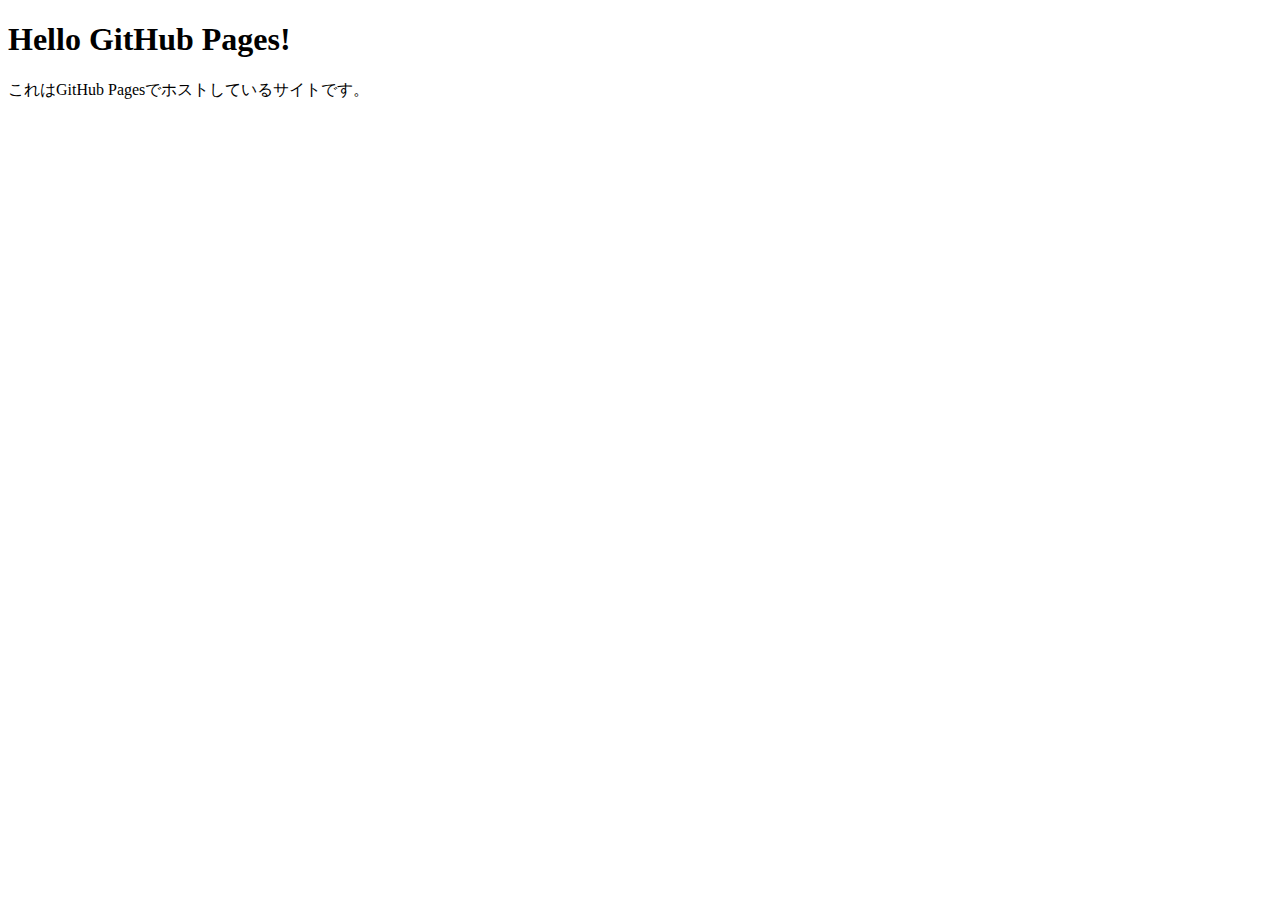
==== index.html @ c3307b48 "Create index.html" ====
<!DOCTYPE html>
<html>
<head>
    <meta charset="utf-8">
    <title>My GitHub Pages Site</title>
</head>
<body>
    <h1>Hello GitHub Pages!</h1>
    <p>これはGitHub Pagesでホストしているサイトです。</p>
</body>
</html>
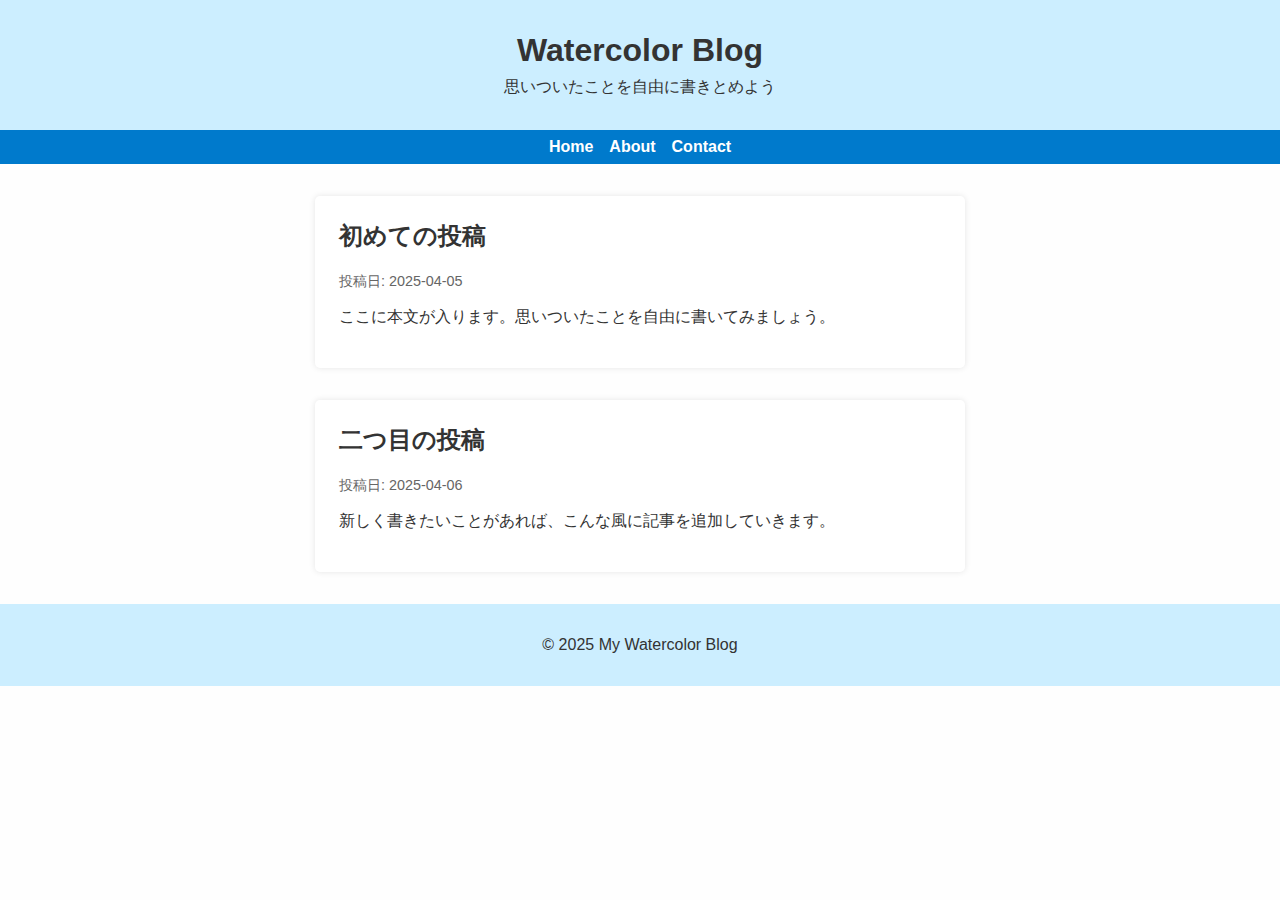
==== commit 812fffa1: "Update index.html" ====
--- a/index.html
+++ b/index.html
@@ -1,11 +1,50 @@
 <!DOCTYPE html>
-<html>
+<html lang="ja">
 <head>
-    <meta charset="utf-8">
-    <title>My GitHub Pages Site</title>
+  <meta charset="UTF-8">
+  <title>My Watercolor Blog</title>
+  <!-- 外部CSSを読み込む -->
+  <link rel="stylesheet" href="style.css">
 </head>
 <body>
-    <h1>Hello GitHub Pages!</h1>
-    <p>これはGitHub Pagesでホストしているサイトです。</p>
+  <!-- ヘッダー -->
+  <header class="site-header">
+    <h1>Watercolor Blog</h1>
+    <p>思いついたことを自由に書きとめよう</p>
+  </header>
+
+  <!-- ナビゲーションバー -->
+  <nav class="site-nav">
+    <ul>
+      <li><a href="#">Home</a></li>
+      <li><a href="#">About</a></li>
+      <li><a href="#">Contact</a></li>
+    </ul>
+  </nav>
+
+  <!-- メインコンテンツ -->
+  <main class="content">
+    <!-- 記事サンプル1 -->
+    <article class="post">
+      <h2>初めての投稿</h2>
+      <p class="date">投稿日: 2025-04-05</p>
+      <p>ここに本文が入ります。思いついたことを自由に書いてみましょう。</p>
+    </article>
+
+    <!-- 記事サンプル2 -->
+    <article class="post">
+      <h2>二つ目の投稿</h2>
+      <p class="date">投稿日: 2025-04-06</p>
+      <p>新しく書きたいことがあれば、こんな風に記事を追加していきます。</p>
+    </article>
+
+    <!-- 必要に応じて<article>をどんどん追加 -->
+  </main>
+
+  <!-- フッター -->
+  <footer class="site-footer">
+    <p>&copy; 2025 My Watercolor Blog</p>
+  </footer>
 </body>
 </html>
+
--- a/style.css
+++ b/style.css
@@ -0,0 +1,88 @@
+/* カラーテーマ用のCSS変数を定義 */
+:root {
+  --main-bg-color: #cceeff; /* 水色っぽい背景色 */
+  --accent-color: #007acc;  /* アクセントに使う濃い青 */
+  --text-color: #333;       /* 文字色 */
+}
+
+body {
+  margin: 0;
+  font-family: 'Yu Gothic', 'Hiragino Kaku Gothic ProN', Meiryo, sans-serif;
+  color: var(--text-color);
+  background: #fefefe; /* 全体の背景は淡い白 */
+}
+
+/* ヘッダー */
+.site-header {
+  background: var(--main-bg-color);
+  text-align: center;
+  padding: 2rem 1rem;
+}
+
+.site-header h1 {
+  margin: 0;
+  font-size: 2rem;
+}
+
+.site-header p {
+  margin: 0.5rem 0 0;
+}
+
+/* ナビゲーションバー */
+.site-nav {
+  background: var(--accent-color);
+  padding: 0.5rem 1rem;
+}
+
+.site-nav ul {
+  list-style: none;
+  margin: 0;
+  padding: 0;
+  display: flex;      /* 横並び */
+  gap: 1rem;          /* リンク同士の隙間 */
+  justify-content: center;
+}
+
+.site-nav li {
+  margin: 0;
+}
+
+.site-nav a {
+  color: #fff;
+  text-decoration: none;
+  font-weight: bold;
+}
+
+/* メインコンテンツ */
+.content {
+  max-width: 650px;   /* ブログっぽく横幅を狭める */
+  margin: 2rem auto;
+  padding: 0 1rem;
+}
+
+/* 記事(投稿) */
+.post {
+  background-color: #fff;
+  padding: 1.5rem;
+  margin-bottom: 2rem;
+  border-radius: 5px;
+  box-shadow: 0 0 6px rgba(0,0,0,0.1);
+}
+
+.post h2 {
+  margin-top: 0;
+}
+
+.date {
+  font-size: 0.9rem;
+  color: #666;
+  margin-bottom: 1rem;
+}
+
+/* フッター */
+.site-footer {
+  text-align: center;
+  padding: 1rem;
+  background: var(--main-bg-color);
+  margin-top: 2rem;
+}
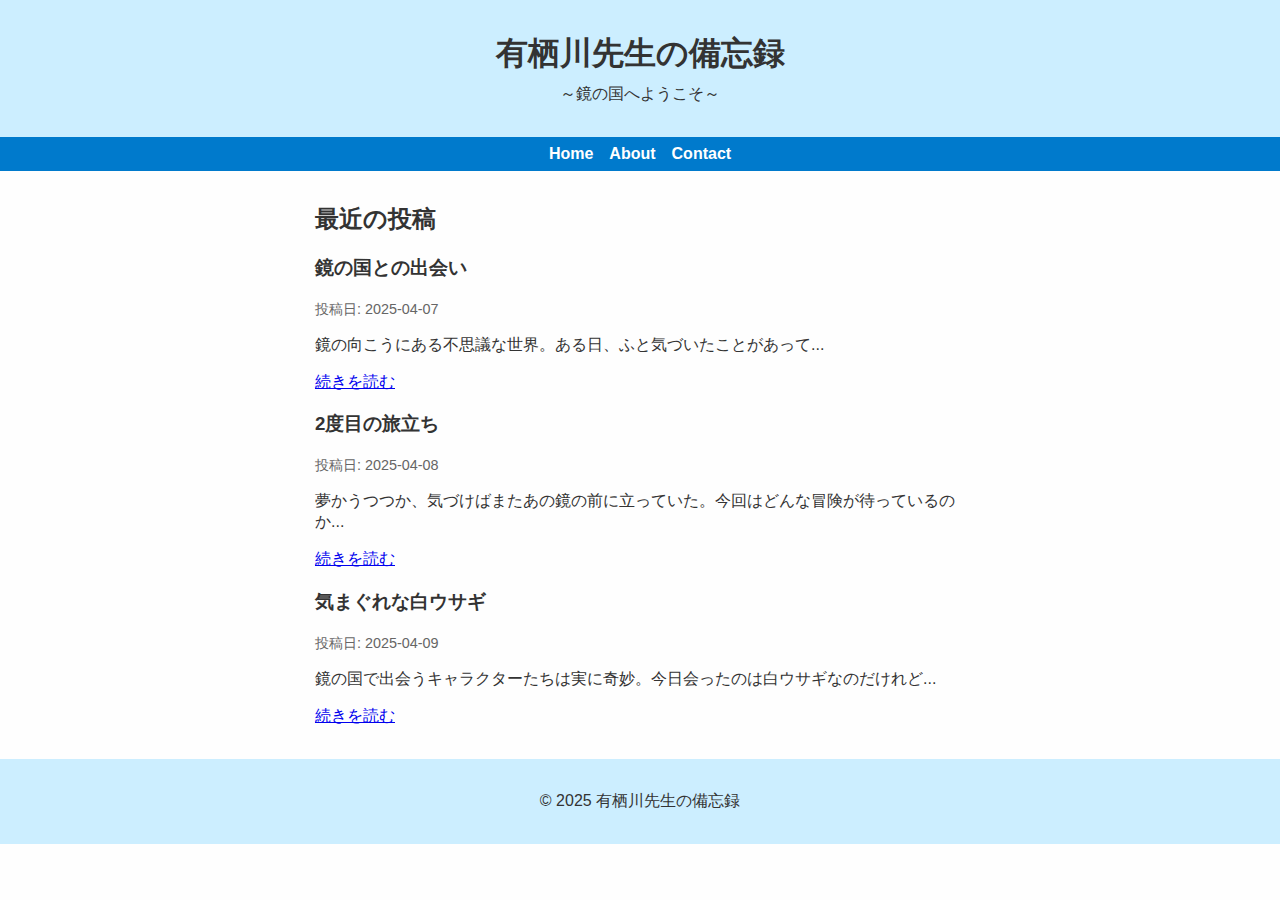
==== commit b86334a4: "Update index.html" ====
--- a/index.html
+++ b/index.html
@@ -1,50 +1,62 @@
 <!DOCTYPE html>
 <html lang="ja">
 <head>
-  <meta charset="UTF-8">
-  <title>My Watercolor Blog</title>
-  <!-- 外部CSSを読み込む -->
-  <link rel="stylesheet" href="style.css">
+  <meta charset="UTF-8" />
+  <title>有栖川先生の備忘録</title>
+  <link rel="stylesheet" href="style.css" />
 </head>
 <body>
   <!-- ヘッダー -->
   <header class="site-header">
-    <h1>Watercolor Blog</h1>
-    <p>思いついたことを自由に書きとめよう</p>
+    <h1>有栖川先生の備忘録</h1>
+    <p class="subtitle">～鏡の国へようこそ～</p>
   </header>
 
-  <!-- ナビゲーションバー -->
+  <!-- ナビゲーション -->
   <nav class="site-nav">
     <ul>
-      <li><a href="#">Home</a></li>
+      <li><a href="index.html">Home</a></li>
       <li><a href="#">About</a></li>
       <li><a href="#">Contact</a></li>
+      <!-- 必要に応じて項目追加 -->
     </ul>
   </nav>
 
-  <!-- メインコンテンツ -->
+  <!-- メインコンテンツ（投稿一覧）-->
   <main class="content">
-    <!-- 記事サンプル1 -->
-    <article class="post">
-      <h2>初めての投稿</h2>
-      <p class="date">投稿日: 2025-04-05</p>
-      <p>ここに本文が入ります。思いついたことを自由に書いてみましょう。</p>
+    <h2>最近の投稿</h2>
+
+    <!-- 投稿1 の概要 -->
+    <article class="post-summary">
+      <h3>鏡の国との出会い</h3>
+      <p class="date">投稿日: 2025-04-07</p>
+      <p>鏡の向こうにある不思議な世界。ある日、ふと気づいたことがあって...</p>
+      <p><a href="post1.html" class="read-more">続きを読む</a></p>
     </article>
 
-    <!-- 記事サンプル2 -->
-    <article class="post">
-      <h2>二つ目の投稿</h2>
-      <p class="date">投稿日: 2025-04-06</p>
-      <p>新しく書きたいことがあれば、こんな風に記事を追加していきます。</p>
+    <!-- 投稿2 の概要 -->
+    <article class="post-summary">
+      <h3>2度目の旅立ち</h3>
+      <p class="date">投稿日: 2025-04-08</p>
+      <p>夢かうつつか、気づけばまたあの鏡の前に立っていた。今回はどんな冒険が待っているのか...</p>
+      <p><a href="post2.html" class="read-more">続きを読む</a></p>
     </article>
 
-    <!-- 必要に応じて<article>をどんどん追加 -->
+    <!-- 投稿3 の概要（必要に応じて追加）-->
+    <article class="post-summary">
+      <h3>気まぐれな白ウサギ</h3>
+      <p class="date">投稿日: 2025-04-09</p>
+      <p>鏡の国で出会うキャラクターたちは実に奇妙。今日会ったのは白ウサギなのだけれど...</p>
+      <p><a href="post3.html" class="read-more">続きを読む</a></p>
+    </article>
+
   </main>
 
   <!-- フッター -->
   <footer class="site-footer">
-    <p>&copy; 2025 My Watercolor Blog</p>
+    <p>&copy; 2025 有栖川先生の備忘録</p>
   </footer>
 </body>
 </html>
 
+
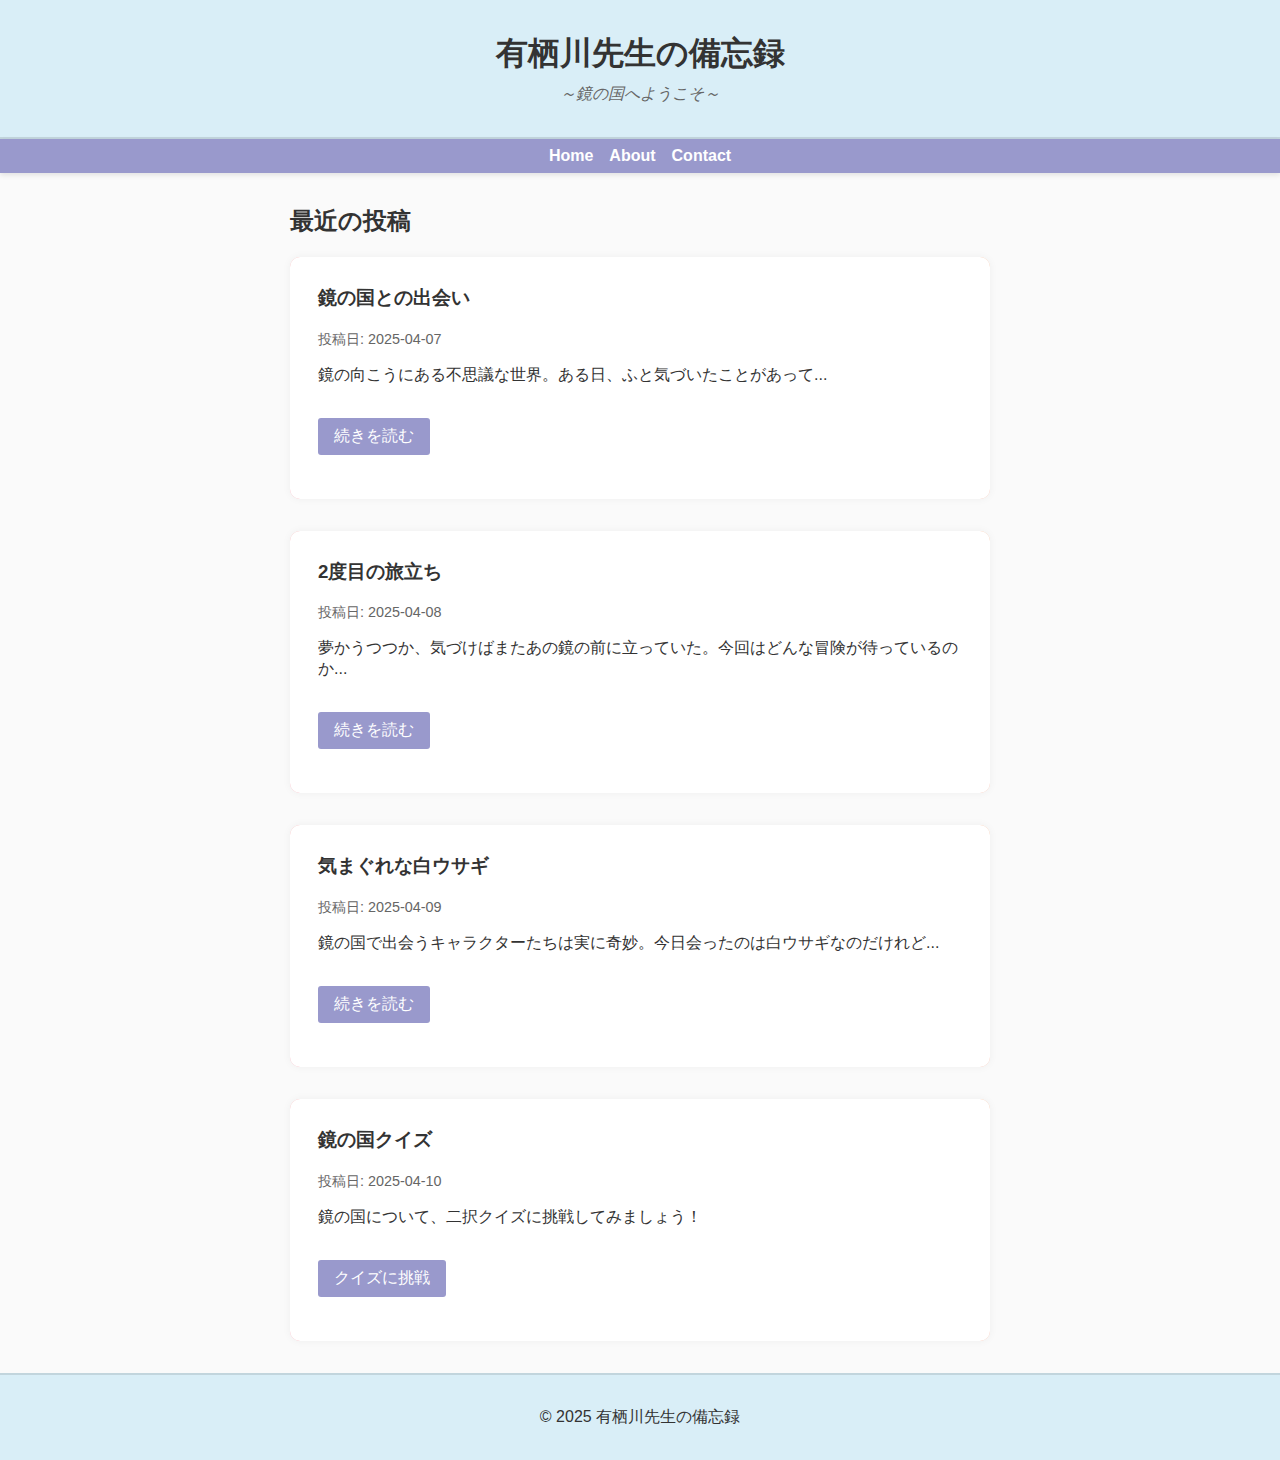
==== commit fe4c5833: "Update index.html" ====
--- a/index.html
+++ b/index.html
@@ -50,6 +50,15 @@
       <p><a href="post3.html" class="read-more">続きを読む</a></p>
     </article>
 
+    <!-- 投稿4: クイズページへのリンク -->
+    <article class="post-summary">
+      <h3>鏡の国クイズ</h3>
+      <p class="date">投稿日: 2025-04-10</p>
+      <p>鏡の国について、二択クイズに挑戦してみましょう！</p>
+      <p><a href="quiz-post.html" class="read-more">クイズに挑戦</a></p>
+    </article>
+
+
   </main>
 
   <!-- フッター -->
--- a/style.css
+++ b/style.css
@@ -1,15 +1,22 @@
-/* カラーテーマ用のCSS変数を定義 */
+/* 
+  鏡の国のアリス感を演出するために、
+  少し幻想的な淡いカラーや、枠線を活かしたデザインを追加。
+*/
+
+/* カラーテーマ（変数） */
 :root {
-  --main-bg-color: #cceeff; /* 水色っぽい背景色 */
-  --accent-color: #007acc;  /* アクセントに使う濃い青 */
-  --text-color: #333;       /* 文字色 */
+  --main-bg-color: #d9eef7; /* 淡い水色 (鏡の向こうのイメージ) */
+  --accent-color: #9999cc;  /* ほんのりパープル系 */
+  --text-color: #333;
+  --title-font: "Trebuchet MS", "Helvetica", sans-serif;
 }
 
+/* ベーススタイル */
 body {
   margin: 0;
   font-family: 'Yu Gothic', 'Hiragino Kaku Gothic ProN', Meiryo, sans-serif;
+  background: #fafafa;
   color: var(--text-color);
-  background: #fefefe; /* 全体の背景は淡い白 */
 }
 
 /* ヘッダー */
@@ -17,29 +24,34 @@
   background: var(--main-bg-color);
   text-align: center;
   padding: 2rem 1rem;
+  border-bottom: 2px solid rgba(0,0,0,0.1);
 }
 
 .site-header h1 {
   margin: 0;
+  font-family: var(--title-font);
   font-size: 2rem;
 }
 
-.site-header p {
+.subtitle {
   margin: 0.5rem 0 0;
+  font-style: italic;
+  color: #666;
 }
 
-/* ナビゲーションバー */
+/* ナビゲーション */
 .site-nav {
   background: var(--accent-color);
   padding: 0.5rem 1rem;
+  box-shadow: 0 2px 5px rgba(0,0,0,0.1);
 }
 
 .site-nav ul {
   list-style: none;
   margin: 0;
   padding: 0;
-  display: flex;      /* 横並び */
-  gap: 1rem;          /* リンク同士の隙間 */
+  display: flex;
+  gap: 1rem;
   justify-content: center;
 }
 
@@ -55,22 +67,44 @@
 
 /* メインコンテンツ */
 .content {
-  max-width: 650px;   /* ブログっぽく横幅を狭める */
+  max-width: 700px;
   margin: 2rem auto;
   padding: 0 1rem;
 }
 
-/* 記事(投稿) */
-.post {
+/* 投稿要素 */
+.post, .post-summary {
+  position: relative;       /* 疑似要素の配置に必要 */
   background-color: #fff;
   padding: 1.5rem;
   margin-bottom: 2rem;
-  border-radius: 5px;
-  box-shadow: 0 0 6px rgba(0,0,0,0.1);
+  border: 4px solid transparent; /* 一旦透明の枠 */
+  border-radius: 10px;
+  /* 既存のシャドウ等があればお好みで */
+  box-shadow: 0 0 8px rgba(0, 0, 0, 0.05);
 }
 
-.post h2 {
+/* 疑似要素を使った外枠のグラデーション */
+.post-summary::before {
+  content: "";
+  position: absolute;
+  top: -4px;      /* 親要素のborder幅と同じにするとピッタリ合う */
+  left: -4px;
+  right: -4px;
+  bottom: -4px;
+  z-index: -1;    /* 親の背面に配置 */
+  border-radius: 10px;
+  background: linear-gradient(
+    45deg,
+    #ffafbd,
+    #ffc3a0
+  ); /* お好みのグラデーション色 */
+}
+
+.post h2, .post-summary h3 {
   margin-top: 0;
+  font-family: var(--title-font);
+  color: #333;
 }
 
 .date {
@@ -79,10 +113,24 @@
   margin-bottom: 1rem;
 }
 
+.read-more {
+  display: inline-block;
+  margin-top: 1rem;
+  background: var(--accent-color);
+  color: #fff;
+  padding: 0.5rem 1rem;
+  border-radius: 3px;
+  text-decoration: none;
+}
+
+.read-more:hover {
+  background: #7f7fb3; /* hoverで少し濃いめに */
+}
+
 /* フッター */
 .site-footer {
   text-align: center;
   padding: 1rem;
   background: var(--main-bg-color);
-  margin-top: 2rem;
+  border-top: 2px solid rgba(0,0,0,0.1);
 }
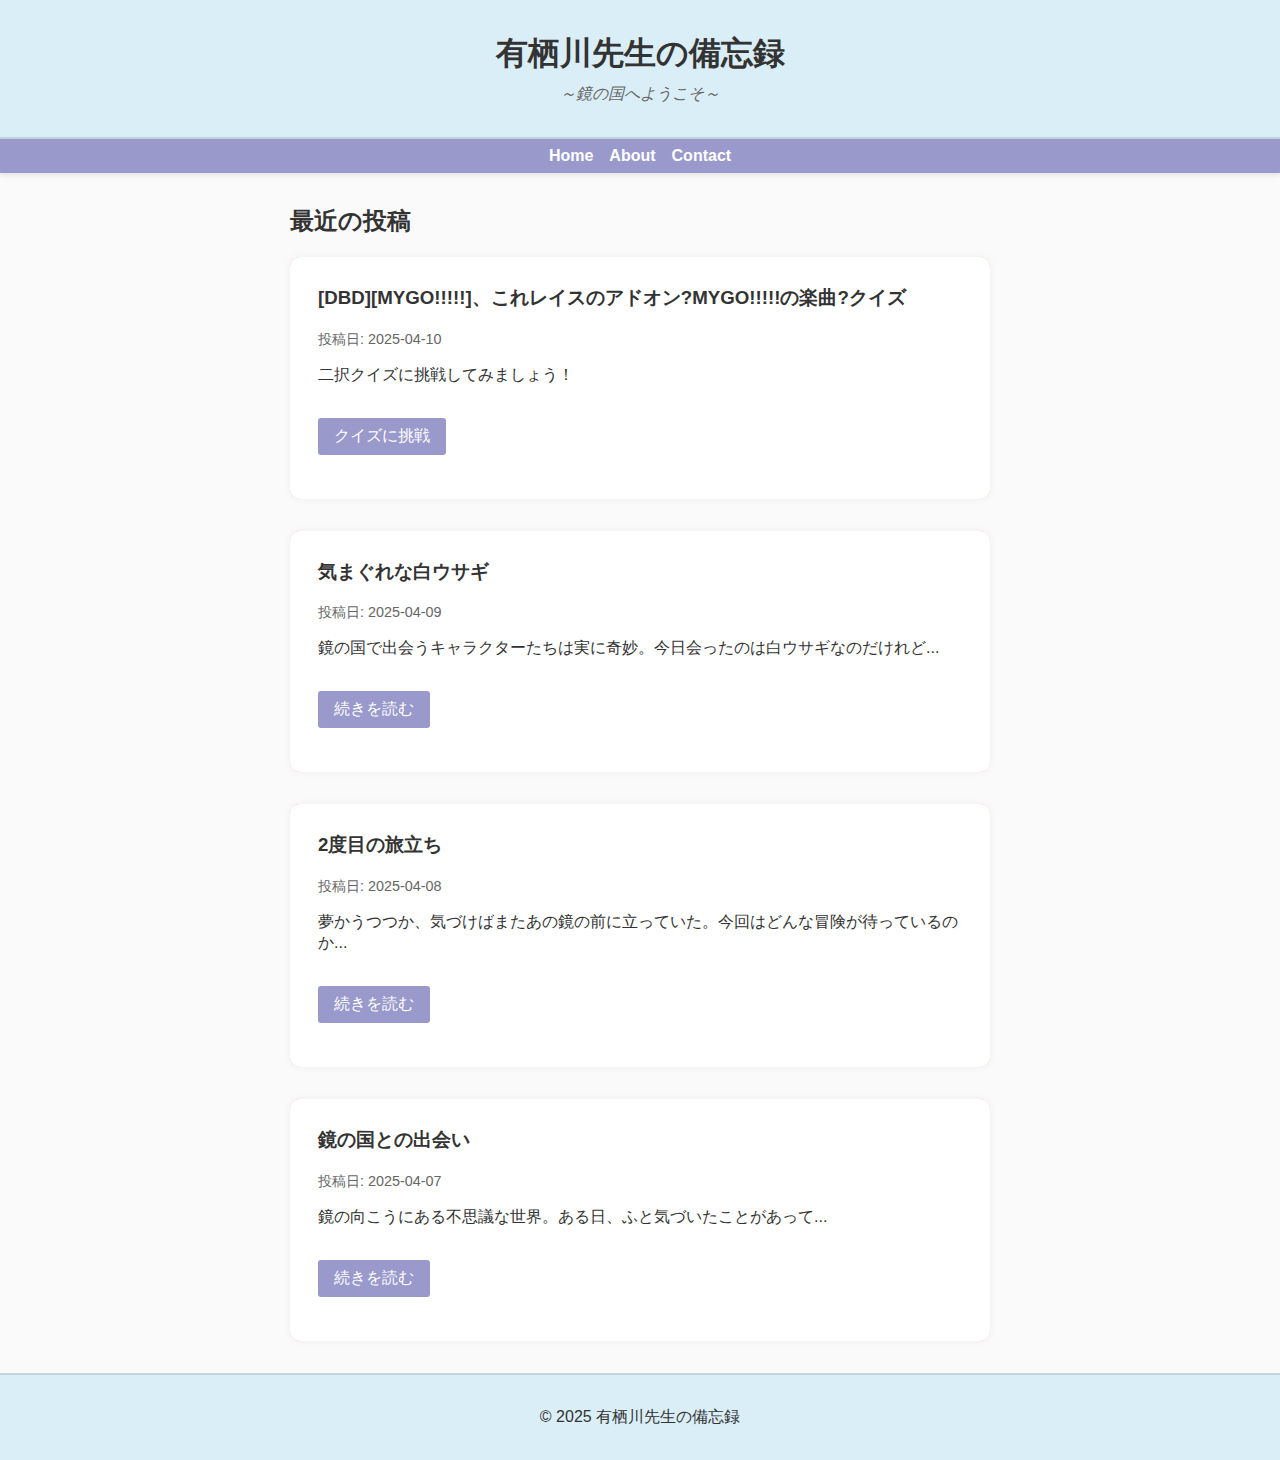
==== commit cdbbb025: "Update index.html" ====
--- a/index.html
+++ b/index.html
@@ -26,22 +26,15 @@
   <main class="content">
     <h2>最近の投稿</h2>
 
-    <!-- 投稿1 の概要 -->
+    <!-- 投稿4: クイズページへのリンク -->
     <article class="post-summary">
-      <h3>鏡の国との出会い</h3>
-      <p class="date">投稿日: 2025-04-07</p>
-      <p>鏡の向こうにある不思議な世界。ある日、ふと気づいたことがあって...</p>
-      <p><a href="post1.html" class="read-more">続きを読む</a></p>
+      <h3>[DBD][MYGO!!!!!]、これレイスのアドオン?MYGO!!!!!の楽曲?クイズ</h3>
+      <p class="date">投稿日: 2025-04-10</p>
+      <p>二択クイズに挑戦してみましょう！</p>
+      <p><a href="quiz-post.html" class="read-more">クイズに挑戦</a></p>
     </article>
 
-    <!-- 投稿2 の概要 -->
-    <article class="post-summary">
-      <h3>2度目の旅立ち</h3>
-      <p class="date">投稿日: 2025-04-08</p>
-      <p>夢かうつつか、気づけばまたあの鏡の前に立っていた。今回はどんな冒険が待っているのか...</p>
-      <p><a href="post2.html" class="read-more">続きを読む</a></p>
-    </article>
-
+    
     <!-- 投稿3 の概要（必要に応じて追加）-->
     <article class="post-summary">
       <h3>気まぐれな白ウサギ</h3>
@@ -50,13 +43,24 @@
       <p><a href="post3.html" class="read-more">続きを読む</a></p>
     </article>
 
-    <!-- 投稿4: クイズページへのリンク -->
+            <!-- 投稿2 の概要 -->
     <article class="post-summary">
-      <h3>鏡の国クイズ</h3>
-      <p class="date">投稿日: 2025-04-10</p>
-      <p>鏡の国について、二択クイズに挑戦してみましょう！</p>
-      <p><a href="quiz-post.html" class="read-more">クイズに挑戦</a></p>
+      <h3>2度目の旅立ち</h3>
+      <p class="date">投稿日: 2025-04-08</p>
+      <p>夢かうつつか、気づけばまたあの鏡の前に立っていた。今回はどんな冒険が待っているのか...</p>
+      <p><a href="post2.html" class="read-more">続きを読む</a></p>
     </article>
+
+
+        <!-- 投稿1 の概要 -->
+    <article class="post-summary">
+      <h3>鏡の国との出会い</h3>
+      <p class="date">投稿日: 2025-04-07</p>
+      <p>鏡の向こうにある不思議な世界。ある日、ふと気づいたことがあって...</p>
+      <p><a href="post1.html" class="read-more">続きを読む</a></p>
+    </article>
+
+
 
 
   </main>
